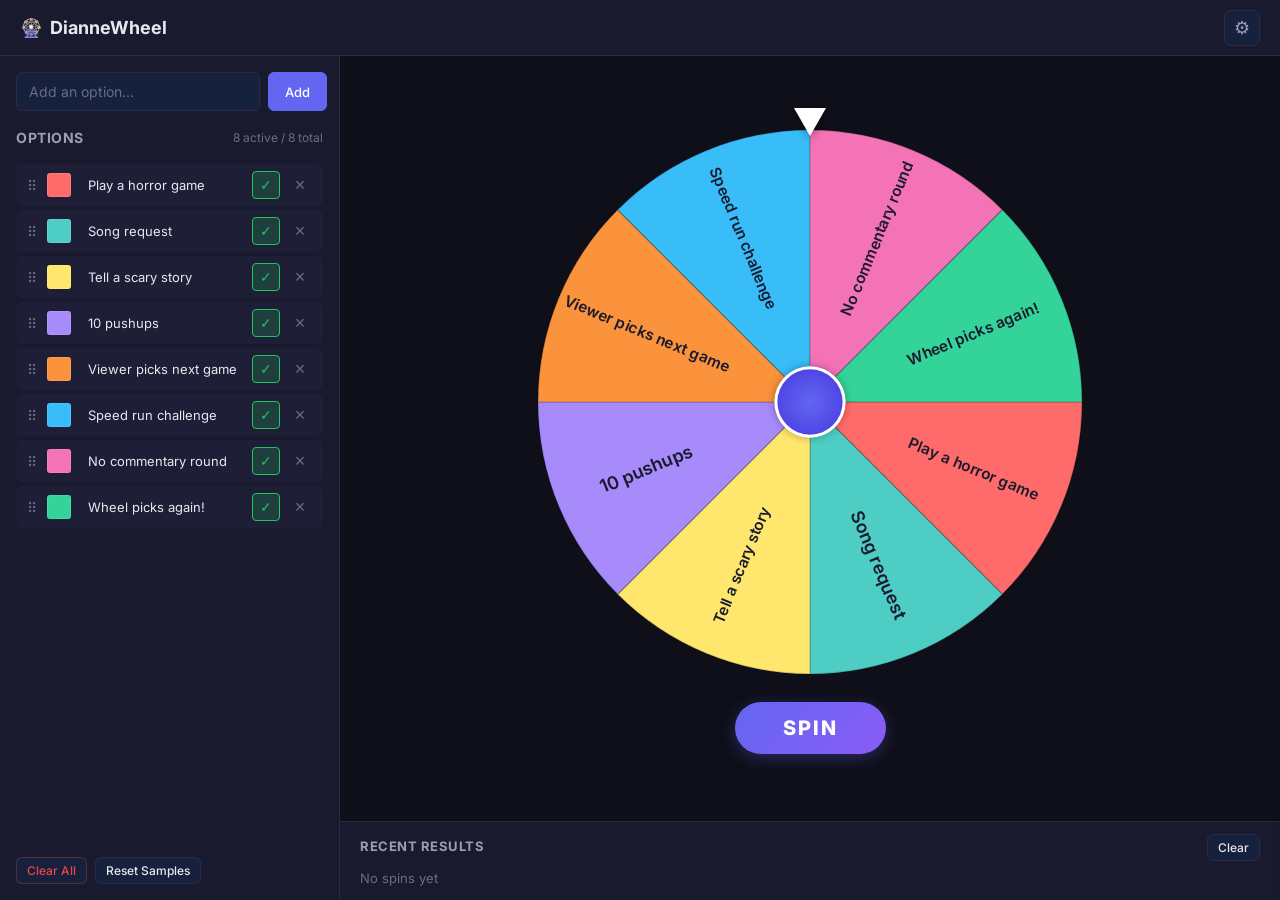
==== public/index.html @ 3083ca12 "Add Worker API relay for OBS Browser Source remote control OBS Browser Source runs its own Chromium " ====
<!DOCTYPE html>
<html lang="en">
<head>
  <meta charset="UTF-8">
  <meta name="viewport" content="width=device-width, initial-scale=1.0">
  <title>DianneWheel — Spin Wheel for spookydianne</title>
  <meta name="description" content="Channel point redemption spin wheel for Twitch streamer spookydianne">

  <!-- Preload font -->
  <link rel="preconnect" href="https://fonts.googleapis.com">
  <link rel="preconnect" href="https://fonts.gstatic.com" crossorigin>
  <link href="https://fonts.googleapis.com/css2?family=Inter:wght@400;500;600;700;800&display=swap" rel="stylesheet">

  <link rel="stylesheet" href="css/style.css">
</head>
<body>

<div class="app-layout">

  <!-- ===== Top bar ===== -->
  <header id="top-bar">
    <div class="app-title">
      <span>🎡</span> DianneWheel
    </div>
    <div class="topbar-actions">
      <button id="settings-toggle" class="icon-btn" title="Settings" aria-label="Toggle settings" aria-expanded="false">⚙</button>
    </div>
  </header>

  <!-- ===== Sidebar: Entry editor ===== -->
  <aside id="sidebar">
    <div class="add-form">
      <input type="text" id="add-option-input" placeholder="Add an option..." maxlength="50" aria-label="New option text">
      <button id="add-option-btn" class="btn btn-primary" aria-label="Add option">Add</button>
    </div>

    <div class="options-header">
      <h2>Options</h2>
      <span id="option-count" class="option-count">0 active / 0 total</span>
    </div>

    <div id="options-list" role="list" aria-label="Wheel options"></div>

    <div class="bulk-actions">
      <button id="clear-all-btn" class="btn btn-danger btn-sm">Clear All</button>
      <button id="reset-sample-btn" class="btn btn-sm">Reset Samples</button>
    </div>
  </aside>

  <!-- ===== Main wheel area ===== -->
  <main id="main-area">
    <div class="wheel-container">
      <div class="wheel-pointer" aria-hidden="true"></div>
      <canvas id="wheel-canvas"></canvas>
    </div>
    <button id="spin-btn" aria-label="Spin the wheel">SPIN</button>
  </main>

  <!-- ===== History panel ===== -->
  <section id="history-panel">
    <div class="history-header">
      <h2>Recent Results</h2>
      <button id="clear-history-btn" class="btn btn-sm">Clear</button>
    </div>
    <div id="history-list" aria-live="polite">
      <div class="history-empty">No spins yet</div>
    </div>
  </section>

</div>

<!-- ===== Winner banner (overlay) ===== -->
<div id="winner-banner" role="alert" aria-live="assertive">
  <div class="winner-label">Winner!</div>
  <div id="winner-text"></div>
  <button class="winner-dismiss" onclick="this.parentElement.classList.remove('show')">OK</button>
</div>

<!-- ===== Settings panel (slide-in) ===== -->
<div id="settings-panel" role="dialog" aria-label="Settings">
  <div class="settings-group">
    <h3>Wheel</h3>
    <div class="setting-row">
      <label for="spin-duration">Spin duration</label>
      <div class="range-group">
        <input type="range" id="spin-duration" min="2000" max="10000" step="500">
        <span id="spin-duration-label" class="range-value">5.0s</span>
      </div>
    </div>
    <div class="setting-row">
      <label for="setting-confetti">Confetti</label>
      <div class="toggle-switch">
        <input type="checkbox" id="setting-confetti">
        <span class="toggle-slider"></span>
      </div>
    </div>
    <div class="setting-row">
      <label for="setting-sound">Sound effects</label>
      <div class="toggle-switch">
        <input type="checkbox" id="setting-sound">
        <span class="toggle-slider"></span>
      </div>
    </div>
  </div>

  <div class="settings-group">
    <h3>Display</h3>
    <div class="setting-row">
      <label for="setting-transparent">Transparent background</label>
      <div class="toggle-switch">
        <input type="checkbox" id="setting-transparent">
        <span class="toggle-slider"></span>
      </div>
    </div>
    <div class="setting-row">
      <label for="setting-controls">Show controls</label>
      <div class="toggle-switch">
        <input type="checkbox" id="setting-controls">
        <span class="toggle-slider"></span>
      </div>
    </div>
  </div>

  <div class="settings-group">
    <h3>Data</h3>
    <div style="display: flex; gap: 8px; flex-wrap: wrap;">
      <button id="export-btn" class="btn btn-sm">Export JSON</button>
      <button id="import-btn" class="btn btn-sm">Import JSON</button>
      <input type="file" id="import-input" accept=".json" class="sr-only">
    </div>
  </div>

  <div class="settings-group">
    <h3>Reset</h3>
    <button id="reset-all-btn" class="btn btn-danger btn-sm">Reset Everything</button>
  </div>
</div>

<!-- ===== Notice toast ===== -->
<div id="notice" class="notice" aria-live="polite"></div>

<!-- ===== App script ===== -->
<script type="module" src="js/app.js"></script>

</body>
</html>
---- public/css/style.css ----
/* DianneWheel — Spin Wheel for spookydianne */
/* ============================================ */

/* --- Reset & base --- */
*, *::before, *::after {
  box-sizing: border-box;
  margin: 0;
  padding: 0;
}

:root {
  --bg-primary: #0f0f1a;
  --bg-secondary: #1a1a2e;
  --bg-tertiary: #16213e;
  --bg-card: #1e1e36;
  --text-primary: #e8e8f0;
  --text-secondary: #9d9db5;
  --text-muted: #6b6b85;
  --accent: #6366f1;
  --accent-hover: #818cf8;
  --accent-glow: rgba(99, 102, 241, 0.3);
  --danger: #ef4444;
  --success: #22c55e;
  --border: #2a2a42;
  --radius: 10px;
  --radius-sm: 6px;
  --shadow: 0 4px 20px rgba(0, 0, 0, 0.3);
  --font: 'Inter', system-ui, -apple-system, sans-serif;
  --sidebar-width: 340px;
  --topbar-height: 56px;
}

body {
  font-family: var(--font);
  background: var(--bg-primary);
  color: var(--text-primary);
  min-height: 100vh;
  overflow-x: hidden;
  line-height: 1.5;
}

body.transparent-bg {
  background: transparent !important;
}
body.transparent-bg #top-bar,
body.transparent-bg #sidebar,
body.transparent-bg #history-panel {
  background: transparent;
  border-color: transparent;
  box-shadow: none;
}

/* --- Typography --- */
h1, h2, h3 { font-weight: 700; }

/* --- Layout --- */
.app-layout {
  display: grid;
  grid-template-columns: var(--sidebar-width) 1fr;
  grid-template-rows: var(--topbar-height) 1fr auto;
  grid-template-areas:
    "topbar topbar"
    "sidebar main"
    "sidebar history";
  min-height: 100vh;
}

/* Full-width wheel when sidebar is hidden */
.app-layout:has(#sidebar.hidden) {
  grid-template-columns: 1fr;
  grid-template-areas:
    "topbar"
    "main"
    "history";
}

/* --- Top bar --- */
#top-bar {
  grid-area: topbar;
  display: flex;
  align-items: center;
  justify-content: space-between;
  padding: 0 20px;
  background: var(--bg-secondary);
  border-bottom: 1px solid var(--border);
  z-index: 100;
}

#top-bar.overlay-mode {
  background: transparent;
  border-bottom: none;
  position: absolute;
  top: 0;
  right: 0;
  z-index: 100;
  width: auto;
}

#top-bar.overlay-mode .app-title {
  display: none;
}

.app-title {
  font-size: 18px;
  font-weight: 700;
  color: var(--text-primary);
  display: flex;
  align-items: center;
  gap: 8px;
}

.app-title span {
  color: var(--accent);
}

.topbar-actions {
  display: flex;
  gap: 8px;
  align-items: center;
}

/* --- Sidebar --- */
#sidebar {
  grid-area: sidebar;
  background: var(--bg-secondary);
  border-right: 1px solid var(--border);
  display: flex;
  flex-direction: column;
  overflow-y: auto;
  padding: 16px;
  gap: 16px;
}

#sidebar.hidden {
  display: none;
}

/* --- Add option form --- */
.add-form {
  display: flex;
  gap: 8px;
}

.add-form input {
  flex: 1;
  padding: 10px 12px;
  border: 1px solid var(--border);
  border-radius: var(--radius-sm);
  background: var(--bg-tertiary);
  color: var(--text-primary);
  font-size: 14px;
  font-family: var(--font);
  outline: none;
  transition: border-color 0.2s;
}

.add-form input:focus {
  border-color: var(--accent);
  box-shadow: 0 0 0 2px var(--accent-glow);
}

.add-form input::placeholder {
  color: var(--text-muted);
}

/* --- Option list --- */
.options-header {
  display: flex;
  justify-content: space-between;
  align-items: center;
}

.options-header h2 {
  font-size: 14px;
  color: var(--text-secondary);
  text-transform: uppercase;
  letter-spacing: 0.5px;
}

.option-count {
  font-size: 12px;
  color: var(--text-muted);
}

#options-list {
  display: flex;
  flex-direction: column;
  gap: 4px;
  flex: 1;
  overflow-y: auto;
  min-height: 0;
}

.option-item {
  display: flex;
  align-items: center;
  gap: 6px;
  padding: 6px 8px;
  background: var(--bg-card);
  border-radius: var(--radius-sm);
  border: 1px solid transparent;
  transition: all 0.15s;
}

.option-item:hover {
  border-color: var(--border);
}

.option-item.disabled {
  opacity: 0.5;
}

.option-item.dragging {
  opacity: 0.4;
}

.option-item.drag-over {
  border-color: var(--accent);
  background: rgba(99, 102, 241, 0.1);
}

.option-drag-handle {
  cursor: grab;
  color: var(--text-muted);
  font-size: 14px;
  padding: 2px;
  user-select: none;
}

.option-drag-handle:active {
  cursor: grabbing;
}

.option-color {
  width: 28px;
  height: 28px;
  border: none;
  border-radius: 4px;
  cursor: pointer;
  padding: 0;
  background: none;
  flex-shrink: 0;
}

.option-color::-webkit-color-swatch-wrapper {
  padding: 2px;
}

.option-color::-webkit-color-swatch {
  border-radius: 3px;
  border: 1px solid rgba(255,255,255,0.1);
}

.option-label {
  flex: 1;
  padding: 4px 8px;
  border: 1px solid transparent;
  border-radius: 4px;
  background: transparent;
  color: var(--text-primary);
  font-size: 13px;
  font-family: var(--font);
  outline: none;
  min-width: 0;
}

.option-label:focus {
  border-color: var(--accent);
  background: var(--bg-tertiary);
}

.option-toggle {
  width: 28px;
  height: 28px;
  border-radius: 4px;
  border: 1px solid var(--border);
  background: var(--bg-tertiary);
  color: var(--text-muted);
  cursor: pointer;
  font-size: 14px;
  display: flex;
  align-items: center;
  justify-content: center;
  flex-shrink: 0;
  transition: all 0.15s;
}

.option-toggle.on {
  background: rgba(34, 197, 94, 0.2);
  border-color: var(--success);
  color: var(--success);
}

.option-toggle.off {
  background: rgba(239, 68, 68, 0.1);
  border-color: rgba(239, 68, 68, 0.3);
  color: var(--danger);
}

.option-remove {
  width: 28px;
  height: 28px;
  border-radius: 4px;
  border: 1px solid transparent;
  background: transparent;
  color: var(--text-muted);
  cursor: pointer;
  font-size: 18px;
  display: flex;
  align-items: center;
  justify-content: center;
  flex-shrink: 0;
  transition: all 0.15s;
}

.option-remove:hover {
  background: rgba(239, 68, 68, 0.15);
  color: var(--danger);
  border-color: rgba(239, 68, 68, 0.3);
}

/* --- Bulk actions --- */
.bulk-actions {
  display: flex;
  gap: 8px;
  flex-wrap: wrap;
}

/* --- Main wheel area --- */
#main-area {
  grid-area: main;
  display: flex;
  flex-direction: column;
  align-items: center;
  justify-content: center;
  padding: 24px;
  position: relative;
  overflow: hidden;
}

.wheel-container {
  position: relative;
  width: min(65vh, 65vw, 560px);
  aspect-ratio: 1;
  flex-shrink: 0;
}

/* Pointer (triangle at top) */
.wheel-pointer {
  position: absolute;
  top: -14px;
  left: 50%;
  transform: translateX(-50%);
  z-index: 10;
  width: 0;
  height: 0;
  border-left: 16px solid transparent;
  border-right: 16px solid transparent;
  border-top: 28px solid #ffffff;
  filter: drop-shadow(0 2px 4px rgba(0,0,0,0.4));
}

#wheel-canvas {
  cursor: pointer;
  display: block;
}

/* --- Spin button --- */
#spin-btn {
  margin-top: 20px;
  padding: 14px 48px;
  font-size: 20px;
  font-weight: 800;
  font-family: var(--font);
  letter-spacing: 2px;
  text-transform: uppercase;
  background: linear-gradient(135deg, var(--accent), #8b5cf6);
  color: white;
  border: none;
  border-radius: 50px;
  cursor: pointer;
  transition: all 0.2s;
  box-shadow: 0 4px 15px var(--accent-glow);
}

#spin-btn:hover:not(:disabled) {
  transform: translateY(-2px);
  box-shadow: 0 6px 25px var(--accent-glow);
}

#spin-btn:active:not(:disabled) {
  transform: translateY(0);
}

#spin-btn:disabled {
  opacity: 0.5;
  cursor: not-allowed;
}

/* --- Winner banner --- */
#winner-banner {
  position: fixed;
  top: 50%;
  left: 50%;
  transform: translate(-50%, -50%) scale(0.8);
  background: linear-gradient(135deg, var(--bg-secondary), var(--bg-tertiary));
  border: 2px solid var(--accent);
  border-radius: 16px;
  padding: 32px 48px;
  text-align: center;
  z-index: 1000;
  opacity: 0;
  pointer-events: none;
  transition: all 0.4s cubic-bezier(0.34, 1.56, 0.64, 1);
  box-shadow: 0 20px 60px rgba(0, 0, 0, 0.5), 0 0 40px var(--accent-glow);
}

#winner-banner.show {
  opacity: 1;
  transform: translate(-50%, -50%) scale(1);
  pointer-events: auto;
}

#winner-banner.hidden {
  display: none;
}

.winner-label {
  font-size: 12px;
  text-transform: uppercase;
  letter-spacing: 2px;
  color: var(--accent);
  margin-bottom: 8px;
}

#winner-text {
  font-size: 32px;
  font-weight: 800;
  color: var(--text-primary);
  line-height: 1.2;
}

.winner-dismiss {
  margin-top: 16px;
  padding: 8px 24px;
  background: var(--accent);
  color: white;
  border: none;
  border-radius: 20px;
  cursor: pointer;
  font-family: var(--font);
  font-size: 13px;
  font-weight: 600;
  transition: background 0.2s;
}

.winner-dismiss:hover {
  background: var(--accent-hover);
}

/* --- History panel --- */
#history-panel {
  grid-area: history;
  background: var(--bg-secondary);
  border-top: 1px solid var(--border);
  padding: 12px 20px;
  max-height: 200px;
  overflow-y: auto;
}

#history-panel.hidden {
  display: none;
}

.history-header {
  display: flex;
  justify-content: space-between;
  align-items: center;
  margin-bottom: 8px;
}

.history-header h2 {
  font-size: 13px;
  color: var(--text-secondary);
  text-transform: uppercase;
  letter-spacing: 0.5px;
}

#history-list {
  display: flex;
  flex-wrap: wrap;
  gap: 6px;
}

.history-item {
  display: flex;
  align-items: center;
  gap: 8px;
  padding: 4px 12px;
  background: var(--bg-card);
  border-radius: 20px;
  font-size: 13px;
}

.history-item.latest {
  background: rgba(99, 102, 241, 0.15);
  border: 1px solid rgba(99, 102, 241, 0.3);
}

.history-label {
  color: var(--text-primary);
  font-weight: 500;
}

.history-time {
  color: var(--text-muted);
  font-size: 11px;
}

.history-empty {
  color: var(--text-muted);
  font-size: 13px;
}

/* --- Settings panel --- */
#settings-panel {
  position: fixed;
  top: var(--topbar-height);
  right: -360px;
  width: 340px;
  height: calc(100vh - var(--topbar-height));
  background: var(--bg-secondary);
  border-left: 1px solid var(--border);
  padding: 20px;
  overflow-y: auto;
  transition: right 0.3s ease;
  z-index: 200;
  box-shadow: -4px 0 20px rgba(0, 0, 0, 0.3);
  display: flex;
  flex-direction: column;
  gap: 16px;
}

#settings-panel.open {
  right: 0;
}

.settings-group {
  display: flex;
  flex-direction: column;
  gap: 12px;
}

.settings-group h3 {
  font-size: 13px;
  color: var(--text-secondary);
  text-transform: uppercase;
  letter-spacing: 0.5px;
  padding-bottom: 4px;
  border-bottom: 1px solid var(--border);
}

.setting-row {
  display: flex;
  justify-content: space-between;
  align-items: center;
  gap: 12px;
}

.setting-row label {
  font-size: 14px;
  color: var(--text-primary);
}

.setting-row input[type="range"] {
  width: 120px;
  accent-color: var(--accent);
}

.setting-row .range-group {
  display: flex;
  align-items: center;
  gap: 8px;
}

.range-value {
  font-size: 13px;
  color: var(--text-secondary);
  min-width: 30px;
  text-align: right;
}

/* Toggle switch */
.toggle-switch {
  position: relative;
  width: 44px;
  height: 24px;
}

.toggle-switch input {
  opacity: 0;
  width: 0;
  height: 0;
}

.toggle-slider {
  position: absolute;
  inset: 0;
  background: var(--bg-tertiary);
  border: 1px solid var(--border);
  border-radius: 12px;
  cursor: pointer;
  transition: all 0.2s;
}

.toggle-slider::before {
  content: '';
  position: absolute;
  top: 2px;
  left: 2px;
  width: 18px;
  height: 18px;
  background: var(--text-muted);
  border-radius: 50%;
  transition: all 0.2s;
}

.toggle-switch input:checked + .toggle-slider {
  background: var(--accent);
  border-color: var(--accent);
}

.toggle-switch input:checked + .toggle-slider::before {
  transform: translateX(20px);
  background: white;
}

.toggle-switch input:focus-visible + .toggle-slider {
  box-shadow: 0 0 0 2px var(--accent-glow);
}

/* --- Buttons --- */
.btn {
  padding: 8px 16px;
  border-radius: var(--radius-sm);
  border: 1px solid var(--border);
  background: var(--bg-tertiary);
  color: var(--text-primary);
  cursor: pointer;
  font-family: var(--font);
  font-size: 13px;
  font-weight: 500;
  transition: all 0.15s;
  display: inline-flex;
  align-items: center;
  gap: 6px;
}

.btn:hover {
  background: var(--bg-card);
  border-color: var(--accent);
}

.btn:focus-visible {
  outline: 2px solid var(--accent);
  outline-offset: 2px;
}

.btn-primary {
  background: var(--accent);
  border-color: var(--accent);
  color: white;
}

.btn-primary:hover {
  background: var(--accent-hover);
}

.btn-danger {
  border-color: rgba(239, 68, 68, 0.3);
  color: var(--danger);
}

.btn-danger:hover {
  background: rgba(239, 68, 68, 0.15);
  border-color: var(--danger);
}

.btn-sm {
  padding: 5px 10px;
  font-size: 12px;
}

/* --- Icon buttons --- */
.icon-btn {
  width: 36px;
  height: 36px;
  border-radius: var(--radius-sm);
  border: 1px solid var(--border);
  background: var(--bg-tertiary);
  color: var(--text-secondary);
  cursor: pointer;
  display: flex;
  align-items: center;
  justify-content: center;
  font-size: 18px;
  transition: all 0.15s;
}

.icon-btn:hover {
  background: var(--bg-card);
  color: var(--text-primary);
  border-color: var(--accent);
}

.icon-btn:focus-visible {
  outline: 2px solid var(--accent);
  outline-offset: 2px;
}

/* --- Notice toast --- */
.notice {
  position: fixed;
  bottom: -60px;
  left: 50%;
  transform: translateX(-50%);
  padding: 10px 24px;
  border-radius: 20px;
  font-size: 14px;
  font-weight: 500;
  z-index: 9000;
  transition: bottom 0.3s ease;
  pointer-events: none;
}

.notice.show {
  bottom: 24px;
}

.notice.success {
  background: rgba(34, 197, 94, 0.2);
  border: 1px solid var(--success);
  color: var(--success);
}

.notice.error {
  background: rgba(239, 68, 68, 0.2);
  border: 1px solid var(--danger);
  color: var(--danger);
}

/* --- Hidden file input --- */
.sr-only {
  position: absolute;
  width: 1px;
  height: 1px;
  overflow: hidden;
  clip: rect(0 0 0 0);
  white-space: nowrap;
}

/* --- Responsive --- */
@media (max-width: 900px) {
  .app-layout {
    grid-template-columns: 1fr;
    grid-template-rows: var(--topbar-height) auto 1fr auto;
    grid-template-areas:
      "topbar"
      "sidebar"
      "main"
      "history";
  }

  #sidebar {
    border-right: none;
    border-bottom: 1px solid var(--border);
    max-height: 300px;
    overflow-y: auto;
  }

  .wheel-container {
    width: min(80vw, 80vh, 500px);
    height: min(80vw, 80vh, 500px);
  }
}

@media (max-width: 600px) {
  :root {
    --sidebar-width: 100%;
  }

  #settings-panel {
    width: 100%;
    right: -100%;
  }

  #spin-btn {
    padding: 12px 36px;
    font-size: 16px;
  }
}

/* --- Focus visible for accessibility --- */
*:focus-visible {
  outline: 2px solid var(--accent);
  outline-offset: 2px;
}

input:focus-visible,
button:focus-visible {
  outline: 2px solid var(--accent);
  outline-offset: 2px;
}

/* =============================================
   OVERLAY MODE — for OBS Browser Source
   =============================================
   Strips the entire layout to just:
   - wheel (centered, fills viewport)
   - pointer
   - spin button (floating bottom)
   - winner banner
   - settings gear (small floating button)
   Everything else is hidden.
   Activate via ?overlay=true URL param or the
   "Show controls" toggle in settings.
*/

body.overlay-mode {
  background: transparent;
  overflow: hidden;
}

body.overlay-mode .app-layout {
  display: block;
}

body.overlay-mode #sidebar,
body.overlay-mode #history-panel {
  display: none !important;
}

body.overlay-mode #top-bar {
  position: fixed;
  top: 8px;
  right: 8px;
  left: auto;
  width: auto;
  background: transparent;
  border: none;
  z-index: 100;
  padding: 0;
}

body.overlay-mode #top-bar .app-title {
  display: none;
}

/* Make the settings gear subtle in overlay */
body.overlay-mode .icon-btn {
  background: rgba(30, 30, 54, 0.6);
  border-color: rgba(255, 255, 255, 0.1);
  backdrop-filter: blur(4px);
  opacity: 0.4;
  transition: opacity 0.2s;
}

body.overlay-mode .icon-btn:hover {
  opacity: 1;
}

body.overlay-mode #main-area {
  position: fixed;
  inset: 0;
  display: flex;
  flex-direction: column;
  align-items: center;
  justify-content: center;
  padding: 40px 20px 20px;
}

body.overlay-mode .wheel-container {
  width: min(85vh, 85vw, 800px);
}

body.overlay-mode #spin-btn {
  position: fixed;
  bottom: 24px;
  left: 50%;
  transform: translateX(-50%);
  z-index: 50;
  opacity: 0.7;
  transition: opacity 0.2s, transform 0.2s;
}

body.overlay-mode #spin-btn:hover:not(:disabled) {
  opacity: 1;
  transform: translateX(-50%) translateY(-2px);
}

/* Winner banner adjustments for overlay */
body.overlay-mode #winner-banner {
  background: rgba(26, 26, 46, 0.9);
  backdrop-filter: blur(12px);
}

/* --- Scrollbar styling --- */
::-webkit-scrollbar {
  width: 6px;
}
::-webkit-scrollbar-track {
  background: transparent;
}
::-webkit-scrollbar-thumb {
  background: var(--border);
  border-radius: 3px;
}
::-webkit-scrollbar-thumb:hover {
  background: var(--text-muted);
}
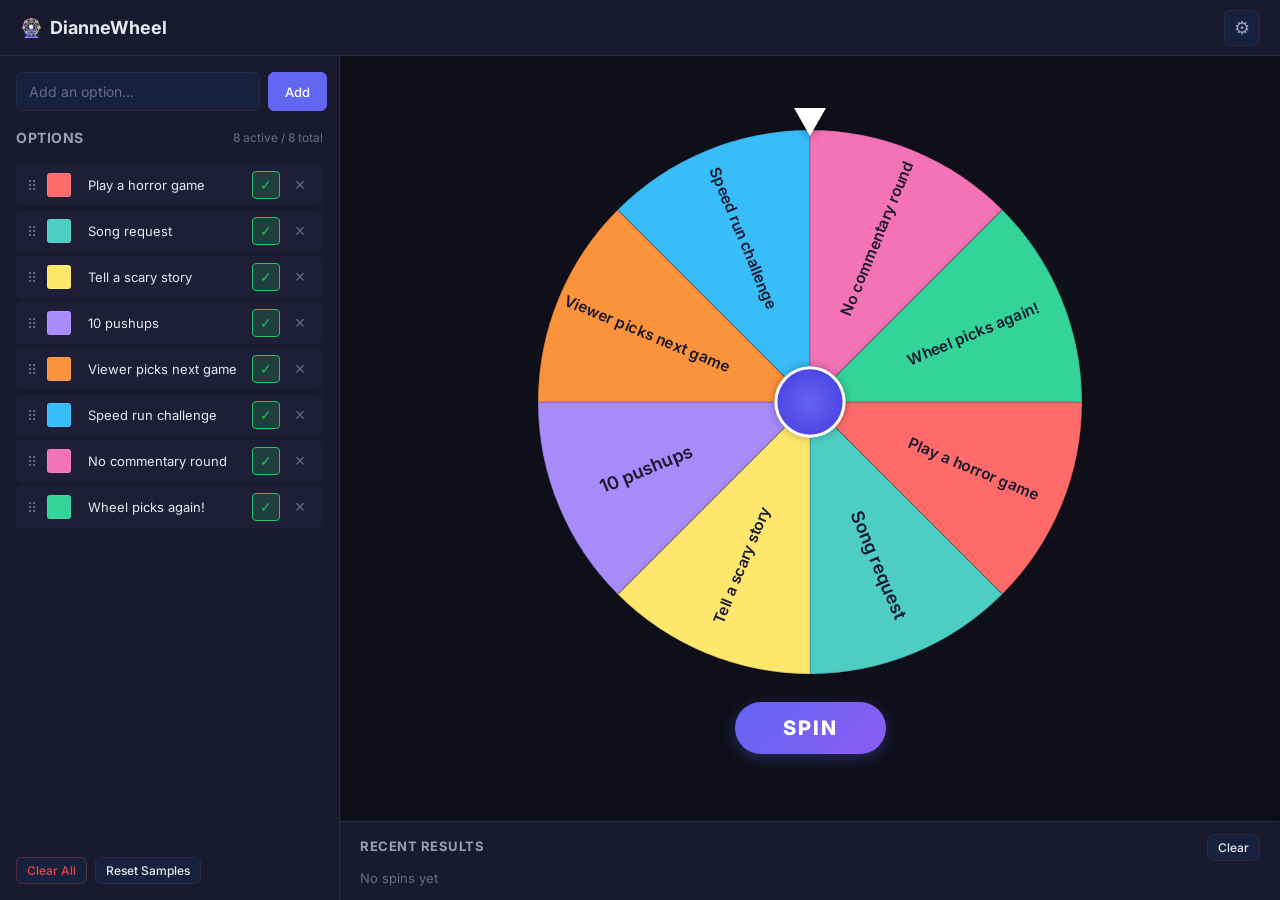
==== commit 8bf9f9cf: "Add auto-starting 3D marble race to overlay screen Splits the 1920x1080 overlay 50/50: spin wheel on" ====
--- a/public/index.html
+++ b/public/index.html
@@ -68,6 +68,9 @@
   </section>
 
 </div>
+
+<!-- ===== Marble race (overlay-only, loaded on demand by app.js) ===== -->
+<iframe id="mables-frame" title="Marble race" aria-hidden="true"></iframe>
 
 <!-- ===== Winner banner (overlay) ===== -->
 <div id="winner-banner" role="alert" aria-live="assertive">
--- a/public/css/style.css
+++ b/public/css/style.css
@@ -871,31 +871,36 @@
 
 body.overlay-mode #main-area {
   position: fixed;
-  inset: 0;
+  inset: 0 50vw 0 0;                 /* wheel lives in the left 50% of 1920 */
   display: flex;
   flex-direction: column;
   align-items: center;
   justify-content: center;
-  padding: 40px 20px 20px;
+  padding: 20px;
 }
 
 body.overlay-mode .wheel-container {
-  width: min(85vh, 85vw, 800px);
-}
-
+  width: min(95vh, 45vw, 900px);     /* cap inside the left 960 column */
+}
+
+/* Marble race iframe: hidden by default, right half in overlay mode. */
+#mables-frame { display: none; }
+body.overlay-mode #mables-frame {
+  display: block;
+  position: fixed;
+  top: 0;
+  right: 0;
+  width: 50vw;
+  height: 100vh;
+  border: 0;
+  background: transparent;
+  z-index: 10;
+}
+
+/* Overlay mode: hide the spin button entirely — OBS Browser Source
+   can't be clicked, and the control.html remote is the real trigger. */
 body.overlay-mode #spin-btn {
-  position: fixed;
-  bottom: 24px;
-  left: 50%;
-  transform: translateX(-50%);
-  z-index: 50;
-  opacity: 0.7;
-  transition: opacity 0.2s, transform 0.2s;
-}
-
-body.overlay-mode #spin-btn:hover:not(:disabled) {
-  opacity: 1;
-  transform: translateX(-50%) translateY(-2px);
+  display: none;
 }
 
 /* Winner banner adjustments for overlay */
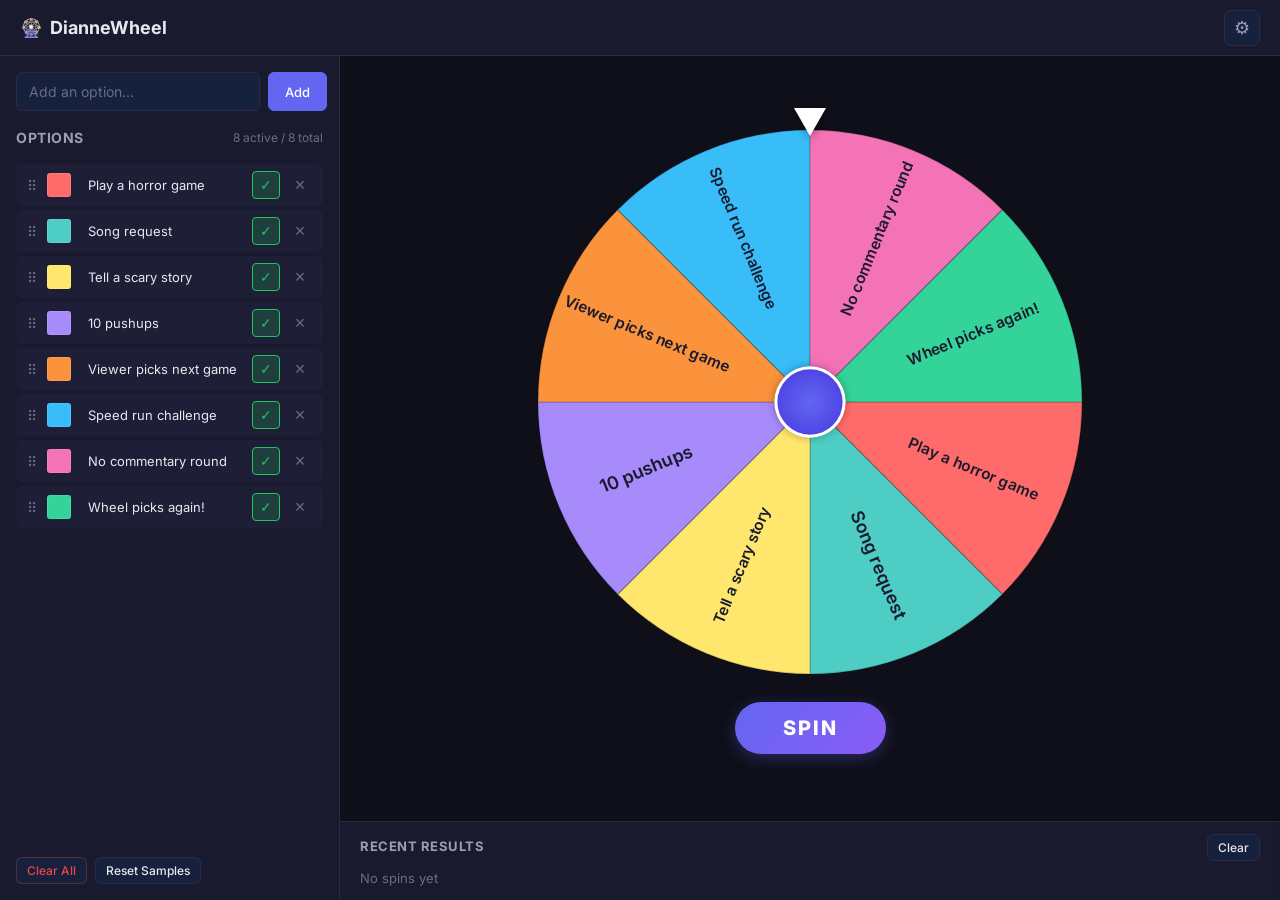
==== commit 8d4bb1a9: "Remove marbles overlay scene" ====
--- a/public/index.html
+++ b/public/index.html
@@ -68,9 +68,6 @@
   </section>
 
 </div>
-
-<!-- ===== Marble race (overlay-only, loaded on demand by app.js) ===== -->
-<iframe id="mables-frame" title="Marble race" aria-hidden="true"></iframe>
 
 <!-- ===== Winner banner (overlay) ===== -->
 <div id="winner-banner" role="alert" aria-live="assertive">
--- a/public/css/style.css
+++ b/public/css/style.css
@@ -871,7 +871,7 @@
 
 body.overlay-mode #main-area {
   position: fixed;
-  inset: 0 50vw 0 0;                 /* wheel lives in the left 50% of 1920 */
+  inset: 0;
   display: flex;
   flex-direction: column;
   align-items: center;
@@ -880,21 +880,7 @@
 }
 
 body.overlay-mode .wheel-container {
-  width: min(95vh, 45vw, 900px);     /* cap inside the left 960 column */
-}
-
-/* Marble race iframe: hidden by default, right half in overlay mode. */
-#mables-frame { display: none; }
-body.overlay-mode #mables-frame {
-  display: block;
-  position: fixed;
-  top: 0;
-  right: 0;
-  width: 50vw;
-  height: 100vh;
-  border: 0;
-  background: transparent;
-  z-index: 10;
+  width: min(95vh, 95vw, 900px);
 }
 
 /* Overlay mode: hide the spin button entirely — OBS Browser Source
